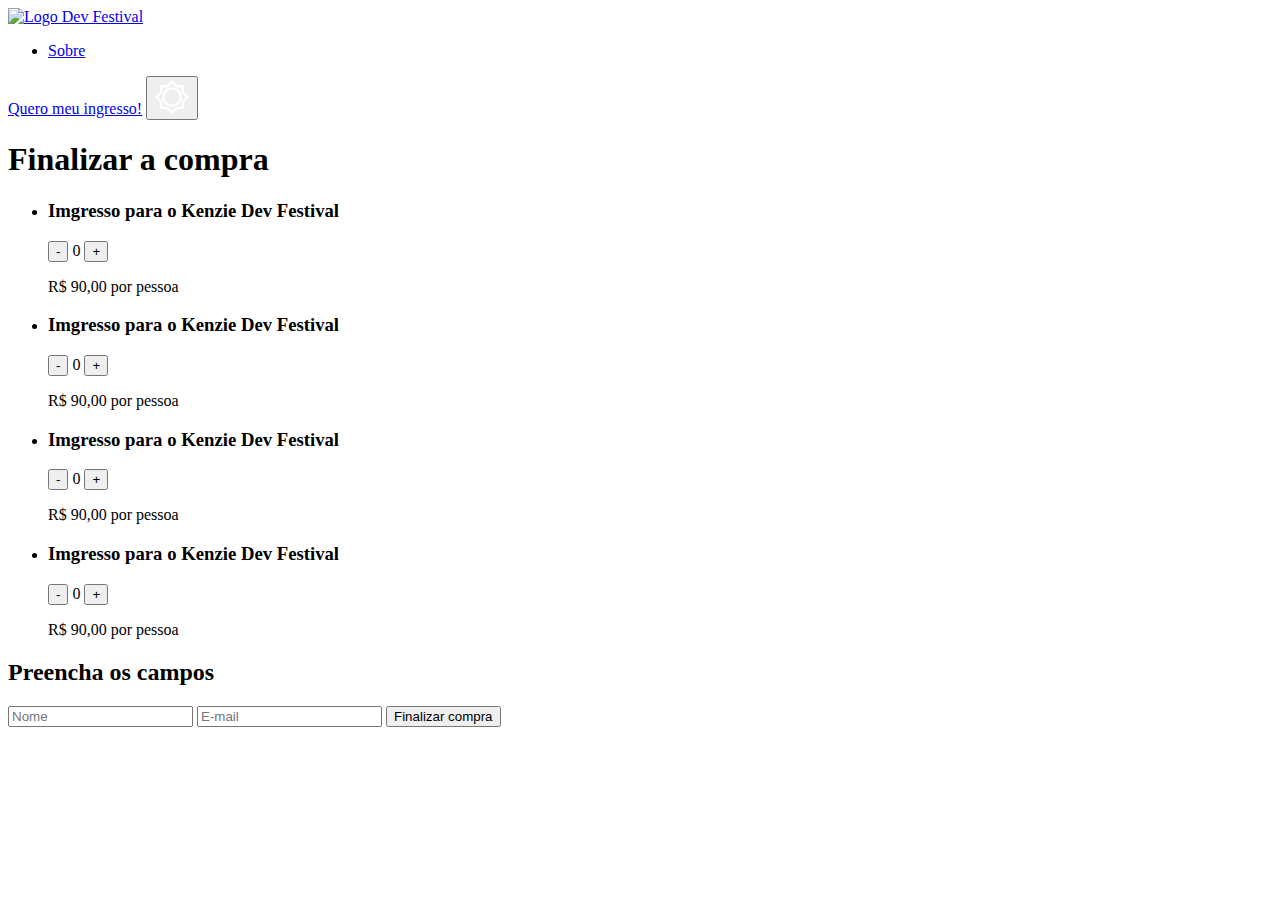
==== pages/carrinho.html @ 6b918369 "Dev Festival - v1.0" ====
<!DOCTYPE html>
<html lang="pt-BR">
<head>
    <meta charset="UTF-8">
    <meta http-equiv="X-UA-Compatible" content="IE=edge">
    <meta name="viewport" content="width=device-width, initial-scale=1.0">
    <title>Carrinho - Dev Festival</title>
</head>
<body>
    <header>
        <a href="/index.html">
            <img src="./src/imagens/LogoKenzieFestival.png" alt="Logo Dev Festival">
        </a>
        <nav>
            <ul>
                <li>
                    <a href="/index.html#sobre">Sobre</a>
                </li>
            </ul>
            <a href="carrinho.html">Quero meu ingresso!</a>
            <button>
                <img src="../src/imagens/Vector.png" alt="Ícone configuração">
            </button>
        </nav>
    </header>
    <section id="carrinho">
        <h1>Finalizar a compra</h1>
        <ul>
            <li>
                <h3>Imgresso para o Kenzie Dev Festival</h3>
                <div>
                    <div>
                        <button>-</button>
                        <span>0</span>
                        <button>+</button>
                    </div>
                    <p>R$ 90,00 por pessoa</p>
                </div>
            </li>
            <li>
                <h3>Imgresso para o Kenzie Dev Festival</h3>
                <div>
                    <div>
                        <button>-</button>
                        <span>0</span>
                        <button>+</button>
                    </div>
                    <p>R$ 90,00 por pessoa</p>
                </div>
            </li>
            <li>
                <h3>Imgresso para o Kenzie Dev Festival</h3>
                <div>
                    <div>
                        <button>-</button>
                        <span>0</span>
                        <button>+</button>
                    </div>
                    <p>R$ 90,00 por pessoa</p>
                </div>
            </li>
            <li>
                <h3>Imgresso para o Kenzie Dev Festival</h3>
                <div>
                    <div>
                        <button>-</button>
                        <span>0</span>
                        <button>+</button>
                    </div>
                    <p>R$ 90,00 por pessoa</p>
                </div>
            </li>
        </ul>
        <div>
            <h2>Preencha os campos</h2>
            <form action="">
                <input type="text" name="Nome" id="nome" placeholder="Nome">
                <input type="email" name="email" id="email" placeholder="E-mail">
                <button type="submit">Finalizar compra</button>
            </form>
        </div>
    </section>
</body>
</html>
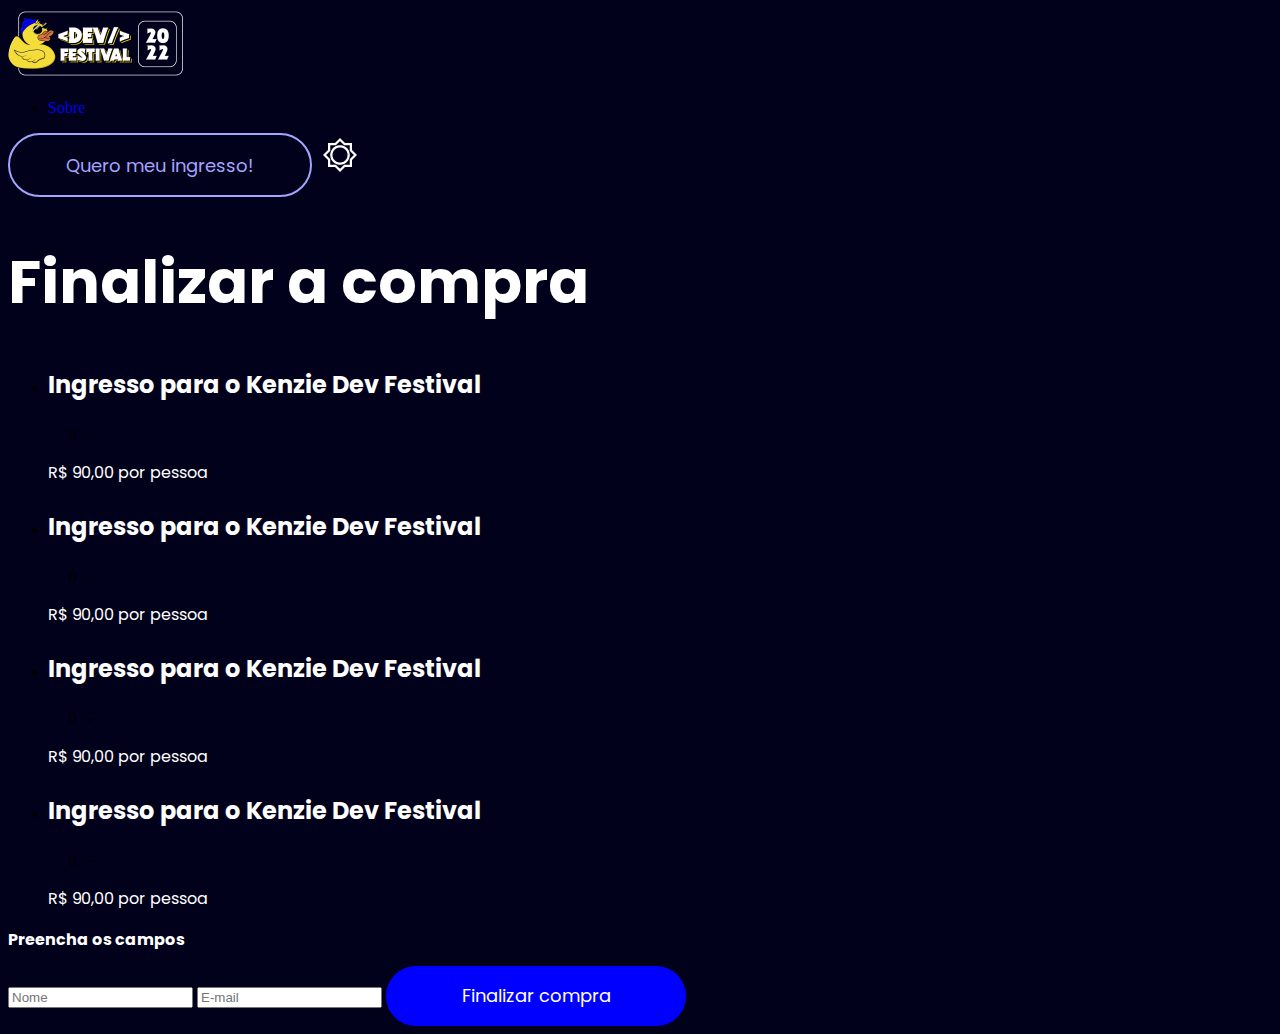
==== commit 5ce8b104: "Dev Festival - v1.1" ====
--- a/pages/carrinho.html
+++ b/pages/carrinho.html
@@ -4,12 +4,17 @@
     <meta charset="UTF-8">
     <meta http-equiv="X-UA-Compatible" content="IE=edge">
     <meta name="viewport" content="width=device-width, initial-scale=1.0">
+    <link rel="stylesheet" href="../src/css/reset.css">
+    <link rel="stylesheet" href="../src/css/style.css">
+    <link rel="preconnect" href="https://fonts.googleapis.com">
+    <link rel="preconnect" href="https://fonts.gstatic.com" crossorigin>
+    <link href="https://fonts.googleapis.com/css2?family=PT+Sans&family=Poppins:ital,wght@0,100;0,200;0,300;0,400;0,500;0,600;0,700;0,800;0,900;1,100;1,200;1,300;1,400;1,500;1,600;1,700;1,800;1,900&display=swap" rel="stylesheet">
     <title>Carrinho - Dev Festival</title>
 </head>
 <body>
     <header>
         <a href="/index.html">
-            <img src="./src/imagens/LogoKenzieFestival.png" alt="Logo Dev Festival">
+            <img src="../src/imagens/LogoKenzieFestival.png" alt="Logo Dev Festival">
         </a>
         <nav>
             <ul>
@@ -17,66 +22,66 @@
                     <a href="/index.html#sobre">Sobre</a>
                 </li>
             </ul>
-            <a href="carrinho.html">Quero meu ingresso!</a>
+            <a href="carrinho.html" class="btn outline">Quero meu ingresso!</a>
             <button>
                 <img src="../src/imagens/Vector.png" alt="Ícone configuração">
             </button>
         </nav>
     </header>
     <section id="carrinho">
-        <h1>Finalizar a compra</h1>
+        <h1 class="title two">Finalizar a compra</h1>
         <ul>
             <li>
-                <h3>Imgresso para o Kenzie Dev Festival</h3>
+                <h3 class="title four">Ingresso para o Kenzie Dev Festival</h3>
                 <div>
                     <div>
                         <button>-</button>
                         <span>0</span>
                         <button>+</button>
                     </div>
-                    <p>R$ 90,00 por pessoa</p>
+                    <p class="title three">R$ 90,00 por pessoa</p>
                 </div>
             </li>
             <li>
-                <h3>Imgresso para o Kenzie Dev Festival</h3>
+                <h3 class="title four">Ingresso para o Kenzie Dev Festival</h3>
                 <div>
                     <div>
                         <button>-</button>
                         <span>0</span>
                         <button>+</button>
                     </div>
-                    <p>R$ 90,00 por pessoa</p>
+                    <p class="title three">R$ 90,00 por pessoa</p>
                 </div>
             </li>
             <li>
-                <h3>Imgresso para o Kenzie Dev Festival</h3>
+                <h3 class="title four">Ingresso para o Kenzie Dev Festival</h3>
                 <div>
                     <div>
                         <button>-</button>
                         <span>0</span>
                         <button>+</button>
                     </div>
-                    <p>R$ 90,00 por pessoa</p>
+                    <p class="title three">R$ 90,00 por pessoa</p>
                 </div>
             </li>
             <li>
-                <h3>Imgresso para o Kenzie Dev Festival</h3>
+                <h3 class="title four">Ingresso para o Kenzie Dev Festival</h3>
                 <div>
                     <div>
                         <button>-</button>
                         <span>0</span>
                         <button>+</button>
                     </div>
-                    <p>R$ 90,00 por pessoa</p>
+                    <p class="title three">R$ 90,00 por pessoa</p>
                 </div>
             </li>
         </ul>
         <div>
-            <h2>Preencha os campos</h2>
+            <h2 class="title three">Preencha os campos</h2>
             <form action="">
                 <input type="text" name="Nome" id="nome" placeholder="Nome">
                 <input type="email" name="email" id="email" placeholder="E-mail">
-                <button type="submit">Finalizar compra</button>
+                <button type="submit" class="btn solid">Finalizar compra</button>
             </form>
         </div>
     </section>
--- a/src/css/style.css
+++ b/src/css/style.css
@@ -0,0 +1,86 @@
+/* Body */
+body{
+    background-color: #01011C;
+}
+/* Header */
+header .menu ul a{
+    font-family: 'Poppins', sans-serif;
+    font-size: 19px;
+    font-weight: 400px;
+    color: #FFFFFF;
+    text-transform: uppercase;
+}
+
+/* Tipografia */
+.title{
+    font-family: 'Poppins', sans-serif;
+    color: #FFFFFF;
+}
+.title.one{
+    font-size: 90px;
+    font-weight: 700px;
+}
+.title.two{
+    font-size: 60px;
+    font-weight: 700px;
+}
+.title.three{
+    font-size: 16px;
+    font-weight: 600px;
+}
+.title.threehalf{
+    font-size: 28px;
+    font-weight: 700px;
+}
+.title.four{
+    font-size: 24px;
+    font-weight: 600px;
+}
+.content-box p{
+    font-family: 'Poppins', sans-serif;
+    font-size: 19px;
+    font-weight: 400px;
+    color: #FFFFFF  ;
+}
+.blue-text{
+    color: #0000FF;
+}
+
+/* Botões */
+.btn{
+    display: inline-flex;
+    align-items: center;
+    justify-content: center;
+    font-family: 'Poppins', sans-serif;
+    font-size: 18px;
+    font-weight: 700px;
+    height: 60px;
+    width: 300px;
+    border-radius: 255px;
+    transition: 0.4s;
+}
+.btn.solid{
+    background-color: #0000FF;
+    color: #FFFFFF;
+    border: 2px solid #0000FF;
+}
+.btn.solid:hover{
+    background-color: #4444FF;
+    border-color: #4444FF;
+}
+.btn.outline{
+    background-color: transparent;
+    color: #A5A5FF;
+    border: 2px solid #A5A5FF;
+}
+.btn.outline:hover{
+    background: #A5A5FF;
+    color: #FFFFFF;
+}
+
+/* Grid */
+.container{
+    width: 100%;
+    max-width: 1024px;
+    margin: 0 auto;
+}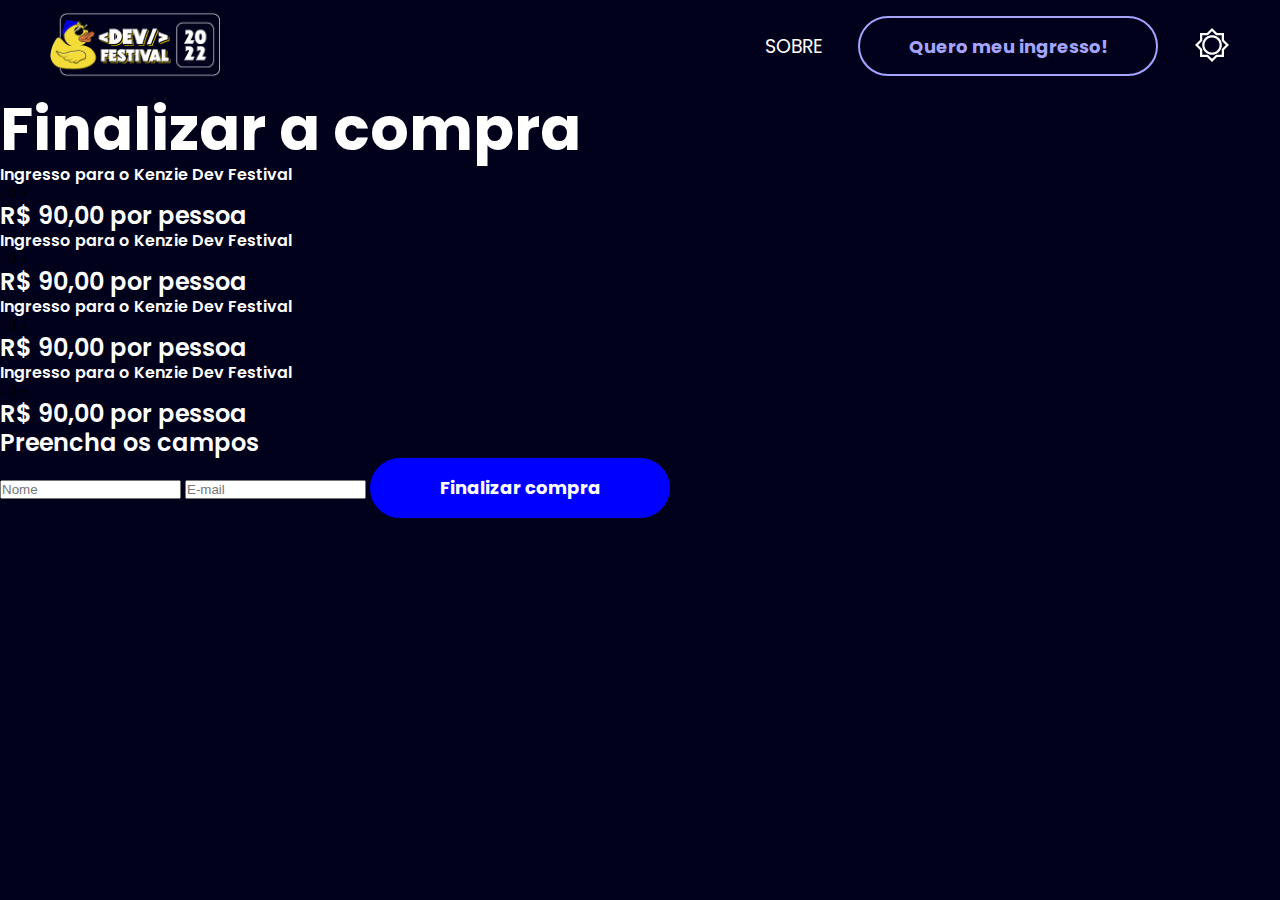
==== commit f4ca86c0: "Dev Festival - v1.2" ====
--- a/pages/carrinho.html
+++ b/pages/carrinho.html
@@ -12,21 +12,25 @@
     <title>Carrinho - Dev Festival</title>
 </head>
 <body>
-    <header>
-        <a href="/index.html">
-            <img src="../src/imagens/LogoKenzieFestival.png" alt="Logo Dev Festival">
-        </a>
-        <nav>
-            <ul>
-                <li>
-                    <a href="/index.html#sobre">Sobre</a>
-                </li>
-            </ul>
-            <a href="carrinho.html" class="btn outline">Quero meu ingresso!</a>
-            <button>
-                <img src="../src/imagens/Vector.png" alt="Ícone configuração">
-            </button>
-        </nav>
+    <header id="header">
+        <div class="container">
+            <div class="flex-box">
+                <a href="/index.html" class="logo">
+                    <img src="../src/imagens/LogoKenzieFestival.png" alt="Logo Dev Festival">
+                </a>
+                <nav class="menu">
+                    <ul>
+                        <li>
+                            <a href="#sobre">Sobre</a>
+                        </li>
+                    </ul>
+                    <a href="/pages/carrinho.html" class="btn outline">Quero meu ingresso!</a>
+                    <button>
+                        <img src="../src/imagens/Vector.png" alt="Ícone configuração">
+                    </button>
+                </nav>
+            </div>
+        </div>
     </header>
     <section id="carrinho">
         <h1 class="title two">Finalizar a compra</h1>
--- a/src/css/style.css
+++ b/src/css/style.css
@@ -2,48 +2,96 @@
 body{
     background-color: #01011C;
 }
+
+/* Global Spacing */
+.pad10-top{
+    padding-top: 10px;
+}
+.pad20-top{
+    padding-top: 20px;
+}
+.pad30-top{
+    padding-top: 30px;
+}
+.pad10-bottom{
+    padding-bottom: 10px;
+}
+.pad20-bottom{
+    padding-bottom: 20px;
+}
+.pad30-bottom{
+    padding-bottom: 30px;
+}
+
 /* Header */
-header .menu ul a{
+#header{
+    background: #01011C;
+}
+
+#header .menu ul a{
     font-family: 'Poppins', sans-serif;
+    font-weight: 400;
     font-size: 19px;
-    font-weight: 400px;
     color: #FFFFFF;
     text-transform: uppercase;
+}
+
+#header .flex-box{
+    display: flex;
+    align-items: center;
+    justify-content: space-between;
+}
+
+#header .flex-box nav{ 
+    display: flex;
+    align-items: center;
+    gap: 36px;
+}
+
+#header .flex-box .logo img{
+    max-width: 170px;
 }
 
 /* Tipografia */
 .title{
     font-family: 'Poppins', sans-serif;
+    line-height: 1.2;
     color: #FFFFFF;
 }
-.title.one{
+.title.one{    
     font-size: 90px;
-    font-weight: 700px;
+    font-weight: 700;
 }
 .title.two{
     font-size: 60px;
-    font-weight: 700px;
-}
-.title.three{
-    font-size: 16px;
-    font-weight: 600px;
+    font-weight: 700;
 }
 .title.threehalf{
     font-size: 28px;
-    font-weight: 700px;
+    font-weight: 700;
+}
+.title.three{
+    font-size: 24px;
+    font-weight: 600;
 }
 .title.four{
-    font-size: 24px;
-    font-weight: 600px;
+    font-size: 16px;
+    font-weight: 600;
+}
+.title.center{
+    text-align: center;
 }
 .content-box p{
-    font-family: 'Poppins', sans-serif;
+    font-family: Poppins;
     font-size: 19px;
-    font-weight: 400px;
-    color: #FFFFFF  ;
+    font-weight: 400;
+    color: #FFFFFF;
 }
 .blue-text{
     color: #0000FF;
+}
+.lightblue-text{
+    color: #A5A5FF;
 }
 
 /* Botões */
@@ -51,25 +99,25 @@
     display: inline-flex;
     align-items: center;
     justify-content: center;
-    font-family: 'Poppins', sans-serif;
+    font-family: Poppins;
     font-size: 18px;
-    font-weight: 700px;
+    font-weight: 700;
+    width: 300px;
     height: 60px;
-    width: 300px;
     border-radius: 255px;
     transition: 0.4s;
 }
 .btn.solid{
-    background-color: #0000FF;
+    background: #0000FF;
     color: #FFFFFF;
     border: 2px solid #0000FF;
 }
 .btn.solid:hover{
-    background-color: #4444FF;
-    border-color: #4444FF;
+    background: #4444ff;
+    border-color: #4444ff;
 }
 .btn.outline{
-    background-color: transparent;
+    background: transparent;
     color: #A5A5FF;
     border: 2px solid #A5A5FF;
 }
@@ -80,7 +128,48 @@
 
 /* Grid */
 .container{
+    padding: 10px;
     width: 100%;
-    max-width: 1024px;
+    max-width: 1200px;
     margin: 0 auto;
+}
+
+/* Seções */
+#principal{
+    padding: 50px 0;
+}
+#principal .flex-box{
+    display: flex;
+    align-items: center;
+    gap: 75px;
+}
+
+#sobre{
+    padding: 50px 0;
+}
+#sobre .flex-box{
+    display: flex;
+    align-items: center;
+    gap: 75px;
+}
+
+#sobre .flex-box .left,
+#sobre .flex-box .right{
+    width: 100%;
+}
+
+#sobre .flex-box .left img{
+    width: 100%;
+}
+
+#convidados{
+    padding: 50px 0;
+}
+
+#convidados .lista-convidados{
+    display: flex;
+    gap: 15px;
+}
+#convidados .lista-convidados img{
+    border-radius: 255px;
 }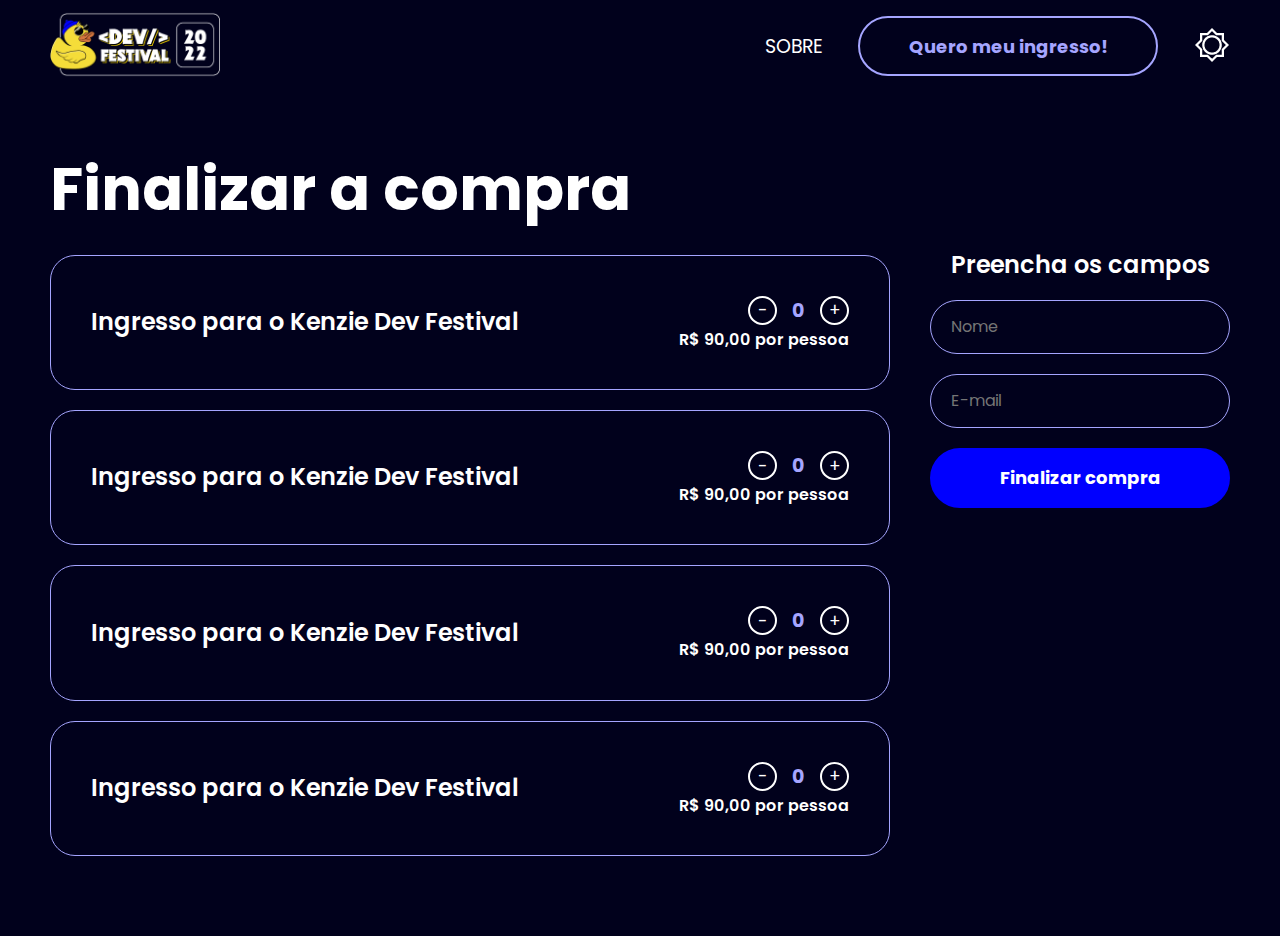
==== commit 66824e0f: "Dev Festival - v1.3" ====
--- a/pages/carrinho.html
+++ b/pages/carrinho.html
@@ -33,60 +33,66 @@
         </div>
     </header>
     <section id="carrinho">
-        <h1 class="title two">Finalizar a compra</h1>
-        <ul>
-            <li>
-                <h3 class="title four">Ingresso para o Kenzie Dev Festival</h3>
-                <div>
-                    <div>
-                        <button>-</button>
-                        <span>0</span>
-                        <button>+</button>
-                    </div>
-                    <p class="title three">R$ 90,00 por pessoa</p>
+        <div class="container">
+            <div class="flex-box">
+                <div class="left">
+                    <h1 class="title two">Finalizar a compra</h1>
+                    <ul class="ticket-list">
+                        <li class="ticket">
+                            <h3 class="title three">Ingresso para o Kenzie Dev Festival</h3>
+                            <div>
+                                <div class="controls">
+                                    <button>-</button>
+                                    <span>0</span>
+                                    <button>+</button>
+                                </div>
+                                <p class="title four">R$ 90,00 por pessoa</p>
+                            </div>
+                        </li>
+                        <li class="ticket">
+                            <h3 class="title three">Ingresso para o Kenzie Dev Festival</h3>
+                            <div>
+                                <div class="controls">
+                                    <button>-</button>
+                                    <span>0</span>
+                                    <button>+</button>
+                                </div>
+                                <p class="title four">R$ 90,00 por pessoa</p>
+                            </div>
+                        </li>
+                        <li class="ticket">
+                            <h3 class="title three">Ingresso para o Kenzie Dev Festival</h3>
+                            <div>
+                                <div class="controls">
+                                    <button>-</button>
+                                    <span>0</span>
+                                    <button>+</button>
+                                </div>
+                                <p class="title four">R$ 90,00 por pessoa</p>
+                            </div>
+                        </li>
+                        <li class="ticket">
+                            <h3 class="title three">Ingresso para o Kenzie Dev Festival</h3>
+                            <div>
+                                <div class="controls">
+                                    <button>-</button>
+                                    <span>0</span>
+                                    <button>+</button>
+                                </div>
+                                <p class="title four">R$ 90,00 por pessoa</p>
+                            </div>
+                        </li>
+                    </ul>
                 </div>
-            </li>
-            <li>
-                <h3 class="title four">Ingresso para o Kenzie Dev Festival</h3>
-                <div>
-                    <div>
-                        <button>-</button>
-                        <span>0</span>
-                        <button>+</button>
-                    </div>
-                    <p class="title three">R$ 90,00 por pessoa</p>
+                <div class="right">
+                    <h2 class="title three align">Preencha os campos</h2>
+                    <form class="form">
+                        <input type="text" name="Nome" id="nome" placeholder="Nome">
+                        <input type="email" name="email" id="email" placeholder="E-mail">
+                        <button type="submit" class="btn solid">Finalizar compra</button>
+                    </form>
                 </div>
-            </li>
-            <li>
-                <h3 class="title four">Ingresso para o Kenzie Dev Festival</h3>
-                <div>
-                    <div>
-                        <button>-</button>
-                        <span>0</span>
-                        <button>+</button>
-                    </div>
-                    <p class="title three">R$ 90,00 por pessoa</p>
-                </div>
-            </li>
-            <li>
-                <h3 class="title four">Ingresso para o Kenzie Dev Festival</h3>
-                <div>
-                    <div>
-                        <button>-</button>
-                        <span>0</span>
-                        <button>+</button>
-                    </div>
-                    <p class="title three">R$ 90,00 por pessoa</p>
-                </div>
-            </li>
-        </ul>
-        <div>
-            <h2 class="title three">Preencha os campos</h2>
-            <form action="">
-                <input type="text" name="Nome" id="nome" placeholder="Nome">
-                <input type="email" name="email" id="email" placeholder="E-mail">
-                <button type="submit" class="btn solid">Finalizar compra</button>
-            </form>
+            </div>
         </div>
     </section>
 </body>
--- a/src/css/style.css
+++ b/src/css/style.css
@@ -67,7 +67,7 @@
     font-weight: 700;
 }
 .title.threehalf{
-    font-size: 28px;
+    font-size: 20px;
     font-weight: 700;
 }
 .title.three{
@@ -172,4 +172,108 @@
 }
 #convidados .lista-convidados img{
     border-radius: 255px;
+}
+#finalizacao{
+    padding: 50px 0;
+}
+#finalizacao .flex-box{
+    display: flex;
+    flex-direction: column;
+    align-items: center;
+    justify-content: center;
+    gap: 50px;
+}
+#finalizacao .flex-box .ticket{
+    display: block;
+    position: relative;
+    min-width: 700px;
+    min-height: 370px;
+    border: 1px solid #0000FF;
+    border-left-width: 100px;
+    padding: 40px;
+}
+#finalizacao .flex-box .ticket img{
+    position: absolute;
+    right: 20px;
+    bottom: 20px;
+}
+#finalizacao .flex-box .ticket .quantity-box{
+    padding: 20px;
+    border: 1px solid #FFFFFF;
+    margin-top: 40px;
+    max-width: 291px;
+}
+#finalizacao .flex-box .ticket .mail{
+    margin-top: 30px;
+}
+#carrinho{
+    padding: 50px 0;
+}
+#carrinho .flex-box{
+    display: flex;
+    gap: 40px;
+}
+#carrinho .flex-box .left,
+#carrinho .flex-box .right{
+    width: 100%;
+}
+#carrinho .flex-box .right{
+    margin-top: 98px;
+    max-width: 300px;
+}
+#carrinho .flex-box .ticket-list{
+    margin-top: 30px;
+}
+#carrinho .flex-box .ticket-list .ticket{
+    display: flex;
+    padding: 40px;
+    border: 1px solid #A5A5FF;
+    border-radius: 25px;
+    justify-content: space-between;
+    align-items: center;
+    margin: 20px 0;
+}
+#carrinho .flex-box .ticket-list .ticket .controls{
+    display: flex;
+    align-items: center;
+    justify-content: flex-end;
+    gap: 15px;
+    margin-bottom: 5px;
+}
+#carrinho .flex-box .ticket-list .ticket .controls button{
+    font-family: 'Poppins', sans-serif;
+    font-size: 17px;
+    display: inline-flex;
+    align-items: center;
+    justify-content: center;
+    width: 29px;
+    height: 29px;
+    color: #FFFFFF;
+    border: 2px solid #FFFFFF;
+    border-radius: 255px;
+}
+#carrinho .flex-box .ticket-list .ticket .controls span{
+    font-family: 'Poppins', sans-serif;
+    font-size: 19px;
+    font-weight: 700;
+    color: #A5A5FF;
+}
+#carrinho .flex-box .form{
+    display: flex;
+    flex-direction: column;
+    gap: 20px;
+    margin-top: 20px;
+}
+#carrinho .flex-box .form input{
+    font-family: 'Poppins', sans-serif;
+    font-size: 16px;
+    font-weight: 400;
+    background: transparent;
+    height: 54px;
+    padding: 0 20px;
+    border: 1px solid #A5A5FF;
+    border-radius: 255px;
+}
+#carrinho .flex-box .align{
+    text-align: center;
 }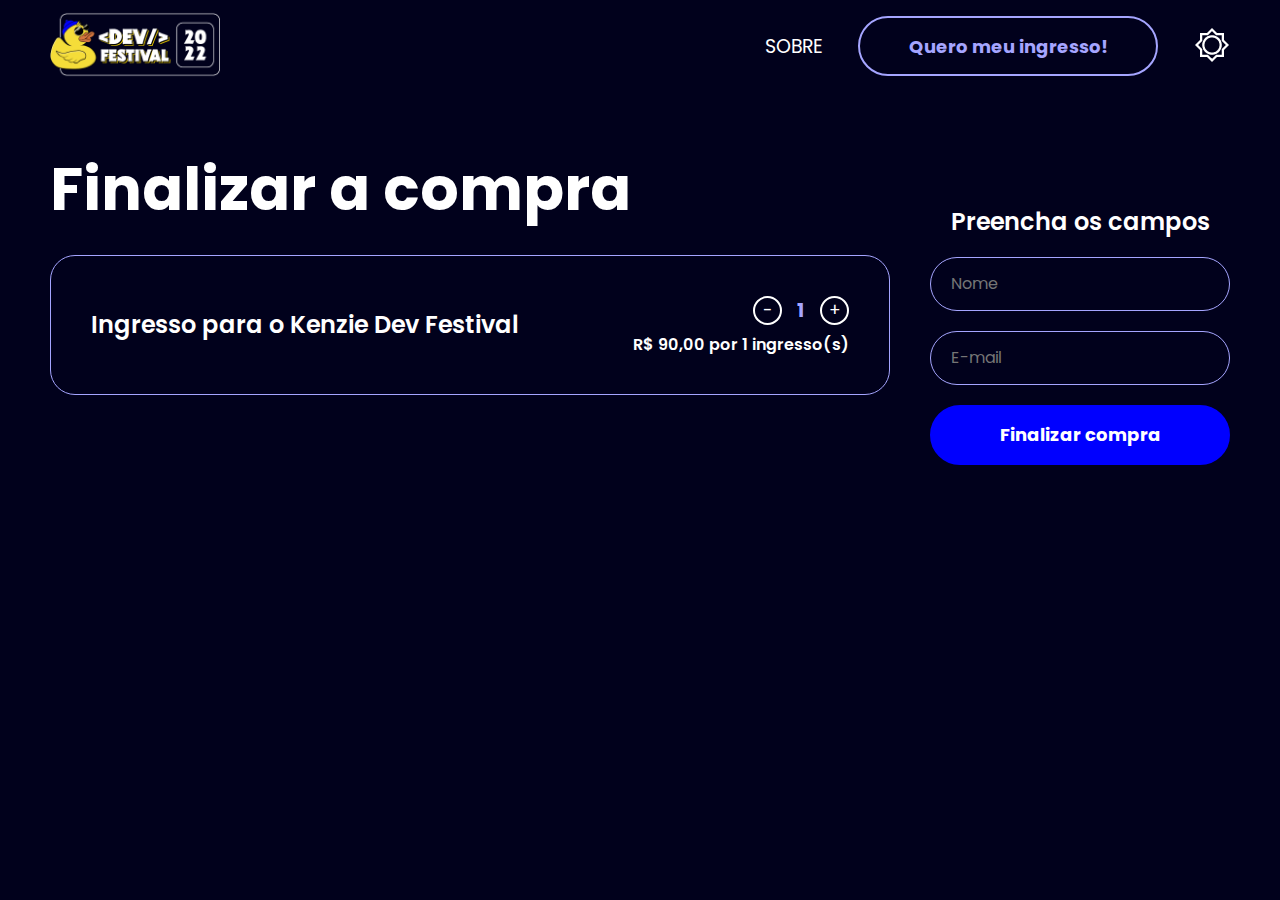
==== commit b26c40da: "Dev Festival - v1.5" ====
--- a/pages/carrinho.html
+++ b/pages/carrinho.html
@@ -1,99 +1,67 @@
 <!DOCTYPE html>
 <html lang="pt-BR">
-<head>
-    <meta charset="UTF-8">
-    <meta http-equiv="X-UA-Compatible" content="IE=edge">
-    <meta name="viewport" content="width=device-width, initial-scale=1.0">
-    <link rel="stylesheet" href="../src/css/reset.css">
-    <link rel="stylesheet" href="../src/css/style.css">
-    <link rel="preconnect" href="https://fonts.googleapis.com">
-    <link rel="preconnect" href="https://fonts.gstatic.com" crossorigin>
-    <link href="https://fonts.googleapis.com/css2?family=PT+Sans&family=Poppins:ital,wght@0,100;0,200;0,300;0,400;0,500;0,600;0,700;0,800;0,900;1,100;1,200;1,300;1,400;1,500;1,600;1,700;1,800;1,900&display=swap" rel="stylesheet">
-    <title>Carrinho - Dev Festival</title>
-</head>
-<body>
-    <header id="header">
-        <div class="container">
-            <div class="flex-box">
-                <a href="/index.html" class="logo">
-                    <img src="../src/imagens/LogoKenzieFestival.png" alt="Logo Dev Festival">
-                </a>
-                <nav class="menu">
-                    <ul>
-                        <li>
-                            <a href="#sobre">Sobre</a>
-                        </li>
-                    </ul>
-                    <a href="/pages/carrinho.html" class="btn outline">Quero meu ingresso!</a>
-                    <button>
-                        <img src="../src/imagens/Vector.png" alt="Ícone configuração">
-                    </button>
-                </nav>
-            </div>
-        </div>
-    </header>
-    <section id="carrinho">
-        <div class="container">
-            <div class="flex-box">
-                <div class="left">
-                    <h1 class="title two">Finalizar a compra</h1>
-                    <ul class="ticket-list">
-                        <li class="ticket">
-                            <h3 class="title three">Ingresso para o Kenzie Dev Festival</h3>
-                            <div>
-                                <div class="controls">
-                                    <button>-</button>
-                                    <span>0</span>
-                                    <button>+</button>
-                                </div>
-                                <p class="title four">R$ 90,00 por pessoa</p>
-                            </div>
-                        </li>
-                        <li class="ticket">
-                            <h3 class="title three">Ingresso para o Kenzie Dev Festival</h3>
-                            <div>
-                                <div class="controls">
-                                    <button>-</button>
-                                    <span>0</span>
-                                    <button>+</button>
-                                </div>
-                                <p class="title four">R$ 90,00 por pessoa</p>
-                            </div>
-                        </li>
-                        <li class="ticket">
-                            <h3 class="title three">Ingresso para o Kenzie Dev Festival</h3>
-                            <div>
-                                <div class="controls">
-                                    <button>-</button>
-                                    <span>0</span>
-                                    <button>+</button>
-                                </div>
-                                <p class="title four">R$ 90,00 por pessoa</p>
-                            </div>
-                        </li>
-                        <li class="ticket">
-                            <h3 class="title three">Ingresso para o Kenzie Dev Festival</h3>
-                            <div>
-                                <div class="controls">
-                                    <button>-</button>
-                                    <span>0</span>
-                                    <button>+</button>
-                                </div>
-                                <p class="title four">R$ 90,00 por pessoa</p>
-                            </div>
-                        </li>
-                    </ul>
-                </div>
-                <div class="right">
-                    <h2 class="title three align">Preencha os campos</h2>
-                    <form class="form">
-                        <input type="text" name="Nome" id="nome" placeholder="Nome">
-                        <input type="email" name="email" id="email" placeholder="E-mail">
-                        <button type="submit" class="btn solid">Finalizar compra</button>
-                    </form>
+    <head>
+        <meta charset="UTF-8">
+        <meta http-equiv="X-UA-Compatible" content="IE=edge">
+        <meta name="viewport" content="width=device-width, initial-scale=1.0">
+        <link rel="stylesheet" href="../src/css/reset.css">
+        <link rel="stylesheet" href="../src/css/style.css">
+        <link rel="preconnect" href="https://fonts.googleapis.com">
+        <link rel="preconnect" href="https://fonts.gstatic.com" crossorigin>
+        <link href="https://fonts.googleapis.com/css2?family=PT+Sans&family=Poppins:ital,wght@0,100;0,200;0,300;0,400;0,500;0,600;0,700;0,800;0,900;1,100;1,200;1,300;1,400;1,500;1,600;1,700;1,800;1,900&display=swap" rel="stylesheet">
+        <title>Carrinho - Dev Festival</title>
+    </head>
+    <body>
+        <header id="header">
+            <div class="container">
+                <div class="flex-box">
+                    <a href="/index.html" class="logo">
+                        <img src="../src/imagens/LogoKenzieFestival.png" alt="Logo Dev Festival">
+                    </a>
+                    <nav class="menu">
+                        <ul>
+                            <li>
+                                <a href="../index.html#sobre">Sobre</a>
+                            </li>
+                        </ul>
+                        <a href="/pages/carrinho.html" class="btn outline">Quero meu ingresso!</a>
+                        <button>
+                            <img src="../src/imagens/Vector.png" alt="Ícone configuração">
+                        </button>
+                    </nav>
                 </div>
             </div>
-        </div>
-    </section>
-</body>
+        </header>
+        <section id="carrinho">
+            <div class="container">
+                <div class="flex-box">
+                    <div class="left">
+                        <h1 class="title two">Finalizar a compra</h1>
+                        <ul class="ticket-list">
+                            <li class="ticket">
+                                <h3 class="title three">Ingresso para o Kenzie Dev Festival</h3>
+                                <div>
+                                    <div class="controls">
+                                        <button id="remove-ticket">-</button>
+                                        <span id="ticket">1</span>
+                                        <button id="add-ticket">+</button>
+                                    </div>
+                                    <p class="title four" id="ticket-price">R$ 90,00 por 1 ingresso(s)</p>
+                                </div>
+                            </li>
+                        </ul>
+                    </div>
+                    <div class="right">
+                        <h2 class="title three align">Preencha os campos</h2>
+                        <form class="form" id="cart-form">
+                            <input type="text" name="Nome" id="nome" placeholder="Nome">
+                            <input type="email" name="email" id="email" placeholder="E-mail">
+                            <button type="submit" id="buy-button" class="btn solid">Finalizar compra</button>
+                        </form>
+                    </div>
+                </div>
+            </div>
+        </section>
+    </body>
+    <script src="../src/js/script.js"></script>
 </html>--- a/src/css/style.css
+++ b/src/css/style.css
@@ -201,7 +201,7 @@
     padding: 20px;
     border: 1px solid #FFFFFF;
     margin-top: 40px;
-    max-width: 291px;
+    max-width: fit-content;
 }
 #finalizacao .flex-box .ticket .mail{
     margin-top: 30px;
@@ -218,7 +218,7 @@
     width: 100%;
 }
 #carrinho .flex-box .right{
-    margin-top: 98px;
+    margin-top: 55px;
     max-width: 300px;
 }
 #carrinho .flex-box .ticket-list{
@@ -238,7 +238,7 @@
     align-items: center;
     justify-content: flex-end;
     gap: 15px;
-    margin-bottom: 5px;
+    margin-bottom: 10px;
 }
 #carrinho .flex-box .ticket-list .ticket .controls button{
     font-family: 'Poppins', sans-serif;
@@ -273,6 +273,7 @@
     padding: 0 20px;
     border: 1px solid #A5A5FF;
     border-radius: 255px;
+    color: #FFFFFF;
 }
 #carrinho .flex-box .align{
     text-align: center;
